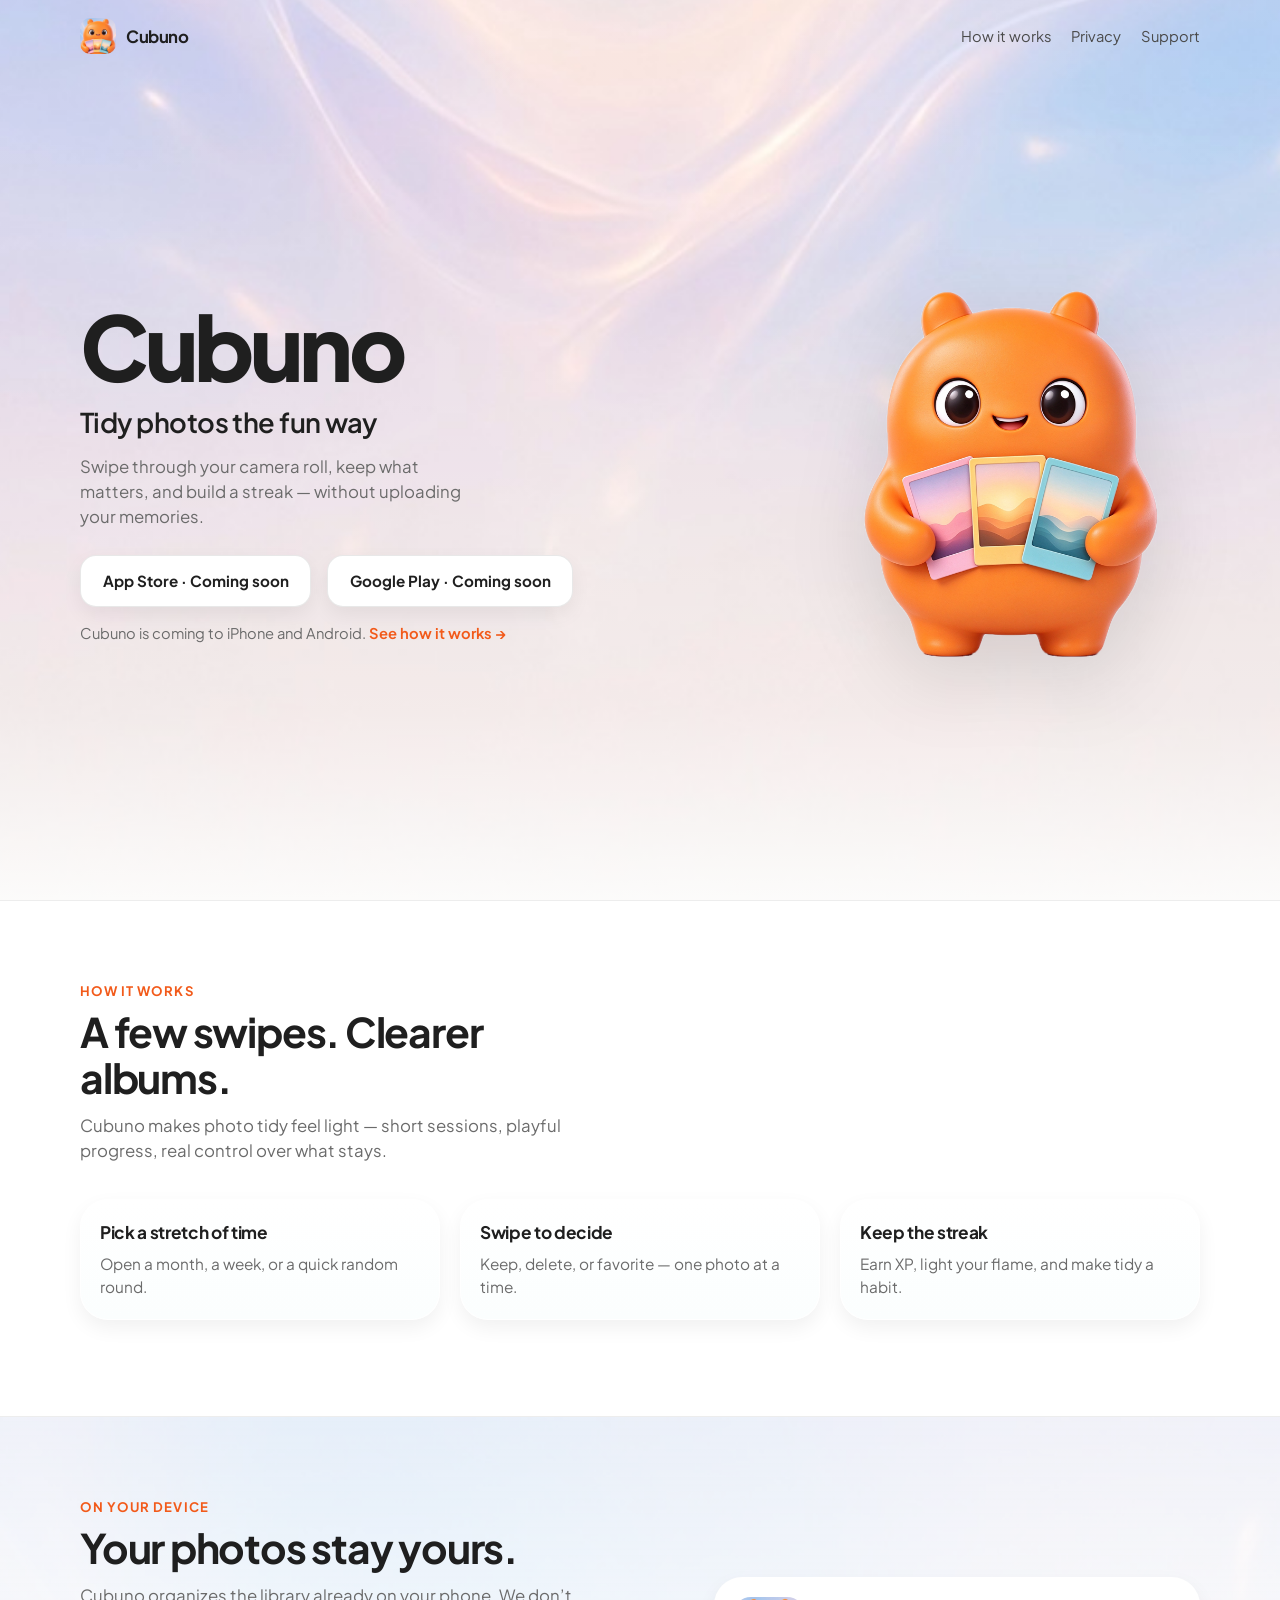
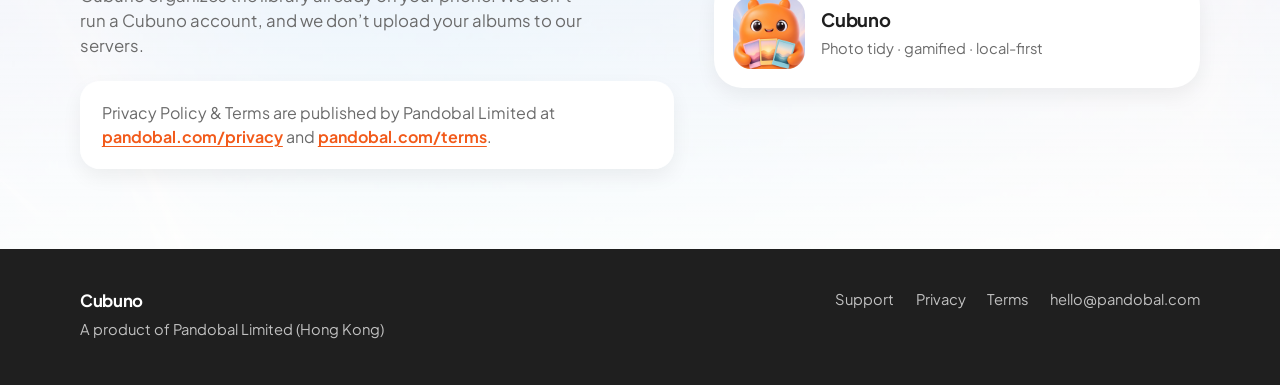
==== index.html @ 20023e87 "Add files via upload" ====
<!DOCTYPE html>
<html lang="en">
  <head>
    <meta charset="utf-8" />
    <meta name="viewport" content="width=device-width, initial-scale=1" />
    <title>Cubuno — Tidy photos the fun way</title>
    <meta
      name="description"
      content="Cubuno turns photo tidy into a playful habit. Swipe to keep, delete, or favorite — memories stay on your device."
    />
    <meta property="og:title" content="Cubuno" />
    <meta
      property="og:description"
      content="Tidy photos the fun way. Swipe, level up, keep the memories that matter."
    />
    <meta property="og:type" content="website" />
    <meta property="og:url" content="https://cubuno.com/" />
    <meta property="og:image" content="https://cubuno.com/assets/app-icon.png" />
    <link rel="icon" href="assets/favicon.png" type="image/png" />
    <link rel="preconnect" href="https://fonts.googleapis.com" />
    <link rel="preconnect" href="https://fonts.gstatic.com" crossorigin />
    <link
      href="https://fonts.googleapis.com/css2?family=Plus+Jakarta+Sans:wght@500;600;700;800&display=swap"
      rel="stylesheet"
    />
    <link rel="stylesheet" href="css/styles.css" />
    <link rel="preload" as="image" href="assets/mascot.png" />
    <link rel="preload" as="image" href="assets/mascot-smile.png" />
  </head>
  <body>
    <header class="nav">
      <div class="wrap nav-inner">
        <a class="nav-brand" href="/">
          <img src="assets/app-icon.png" alt="" width="36" height="36" />
          Cubuno
        </a>
        <nav class="nav-links" aria-label="Primary">
          <a href="#how">How it works</a>
          <a href="#privacy">Privacy</a>
          <a href="/support.html">Support</a>
        </nav>
      </div>
    </header>

    <section class="hero">
      <div class="hero-bg" aria-hidden="true"></div>
      <div class="wrap hero-content">
        <div>
          <h1 class="brand-mark">Cubuno</h1>
          <p class="hero-line">Tidy photos the fun way</p>
          <p class="hero-sub">
            Swipe through your camera roll, keep what matters, and build a streak —
            without uploading your memories.
          </p>
          <div class="cta-row">
            <span class="btn btn-store" aria-disabled="true">
              App Store · Coming soon
            </span>
            <span class="btn btn-store" aria-disabled="true">
              Google Play · Coming soon
            </span>
          </div>
          <p class="cta-note">
            Cubuno is coming to iPhone and Android.
            <a href="#how">See how it works →</a>
          </p>
        </div>
        <div class="hero-visual" data-mascot>
          <div class="mascot-bob">
            <img
              class="mascot-open"
              src="assets/mascot.png"
              alt="Cubuno bear mascot"
              width="720"
              height="720"
              decoding="async"
            />
            <img
              class="mascot-smile"
              data-mascot-smile
              src="assets/mascot-smile.png"
              alt=""
              width="720"
              height="720"
              decoding="async"
              aria-hidden="true"
            />
          </div>
        </div>
      </div>
    </section>

    <section class="section how" id="how">
      <div class="wrap">
        <p class="section-kicker">How it works</p>
        <h2 class="section-title">A few swipes. Clearer albums.</h2>
        <p class="section-lead">
          Cubuno makes photo tidy feel light — short sessions, playful progress, real
          control over what stays.
        </p>
        <ol class="steps">
          <li>
            <strong>Pick a stretch of time</strong>
            <p>Open a month, a week, or a quick random round.</p>
          </li>
          <li>
            <strong>Swipe to decide</strong>
            <p>Keep, delete, or favorite — one photo at a time.</p>
          </li>
          <li>
            <strong>Keep the streak</strong>
            <p>Earn XP, light your flame, and make tidy a habit.</p>
          </li>
        </ol>
      </div>
    </section>

    <section class="section privacy" id="privacy">
      <div class="wrap privacy-grid">
        <div>
          <p class="section-kicker">On your device</p>
          <h2 class="section-title">Your photos stay yours.</h2>
          <p class="section-lead">
            Cubuno organizes the library already on your phone. We don’t run a Cubuno
            account, and we don’t upload your albums to our servers.
          </p>
          <div class="privacy-note">
            Privacy Policy &amp; Terms are published by Pandobal Limited at
            <a href="https://pandobal.com/privacy" rel="noopener">pandobal.com/privacy</a>
            and
            <a href="https://pandobal.com/terms" rel="noopener">pandobal.com/terms</a>.
          </div>
        </div>
        <div class="app-card">
          <img src="assets/app-icon.png" alt="Cubuno app icon" width="192" height="192" />
          <div>
            <h3>Cubuno</h3>
            <p>Photo tidy · gamified · local-first</p>
          </div>
        </div>
      </div>
    </section>

    <footer class="footer">
      <div class="wrap footer-inner">
        <div>
          <strong>Cubuno</strong>
          <p style="margin: 0.35rem 0 0">
            A product of Pandobal Limited (Hong Kong)
          </p>
        </div>
        <div class="footer-links">
          <a href="/support.html">Support</a>
          <a href="https://pandobal.com/privacy" rel="noopener">Privacy</a>
          <a href="https://pandobal.com/terms" rel="noopener">Terms</a>
          <a href="mailto:hello@pandobal.com">hello@pandobal.com</a>
        </div>
      </div>
    </footer>
    <script src="js/mascot.js" defer></script>
  </body>
</html>
---- css/styles.css ----
:root {
  /* 对齐 App HomeColors */
  --action: #ff6b2c;
  --action-soft: #ff7a3d;
  --action-deep: #f25a1a;
  --action-shadow: #d94a12;
  --air: #7ec6d8;
  --bg-top: #e8f8f0;
  --bg-mid: #d9f2e6;
  --bg-mid-soft: #eaf7f1;
  --bg-bottom: #fefffe;
  --ink: #1f1f1f;
  --ink-soft: #4a4a4a;
  --ink-body: #6b6b6b;
  --ink-muted: #9b9b9b;
  --card: rgba(255, 255, 255, 0.95);
  --card-border: rgba(255, 255, 255, 0.8);
  --line: rgba(31, 31, 31, 0.08);
  --shadow: 0 8px 20px rgba(0, 0, 0, 0.06);
  --font: "Plus Jakarta Sans", "Segoe UI", sans-serif;
  --max: 1120px;
  --radius-btn: 16px;
  --radius-card: 28px;
}

*,
*::before,
*::after {
  box-sizing: border-box;
}

html {
  scroll-behavior: smooth;
}

body {
  margin: 0;
  font-family: var(--font);
  color: var(--ink);
  background: var(--bg-bottom);
  line-height: 1.5;
  -webkit-font-smoothing: antialiased;
}

img {
  max-width: 100%;
  display: block;
}

a {
  color: inherit;
  text-decoration: none;
}

.wrap {
  width: min(100% - 2.5rem, var(--max));
  margin-inline: auto;
}

/* —— Nav —— */
.nav {
  position: absolute;
  inset: 0 0 auto;
  z-index: 5;
  padding: 1.15rem 0;
}

.nav-inner {
  display: flex;
  align-items: center;
  justify-content: space-between;
}

.nav-brand {
  display: flex;
  align-items: center;
  gap: 0.65rem;
  font-weight: 700;
  letter-spacing: -0.03em;
  font-size: 1.05rem;
  color: var(--ink);
}

.nav-brand img {
  width: 36px;
  height: 36px;
  border-radius: 10px;
}

.nav-links {
  display: flex;
  gap: 1.25rem;
  font-size: 0.92rem;
  color: var(--ink-soft);
}

.nav-links a:hover {
  color: var(--ink);
}

/* —— Hero（对齐 App：薄荷浅底 + 深字 + 橙 CTA）—— */
.hero {
  position: relative;
  min-height: 100svh;
  display: grid;
  align-items: center;
  overflow: hidden;
  color: var(--ink);
}

/* 与 App 主页默认 wallpaper：璃光轻雾 home_bg_glass_soft 一致 */
.hero-bg {
  position: absolute;
  inset: 0;
  background-color: var(--bg-bottom);
  background-image: url("../assets/hero-bg.jpg");
  background-position: center;
  background-size: cover;
  background-repeat: no-repeat;
  transform: scale(1.03);
  animation: heroDrift 18s ease-in-out infinite alternate;
}

.hero-bg::after {
  content: "";
  position: absolute;
  inset: 0;
  /* 底部略提亮，方便接下方白区，不压暗壁纸 */
  background: linear-gradient(
    180deg,
    rgba(254, 255, 254, 0.08) 0%,
    rgba(254, 255, 254, 0) 35%,
    rgba(254, 255, 254, 0.35) 78%,
    rgba(254, 255, 254, 0.92) 100%
  );
  pointer-events: none;
}

@keyframes heroDrift {
  from {
    transform: scale(1.04) translate3d(0, 0, 0);
  }
  to {
    transform: scale(1.08) translate3d(-1.2%, -0.8%, 0);
  }
}

.hero-content {
  position: relative;
  z-index: 1;
  padding: 6.5rem 0 3.5rem;
  display: grid;
  grid-template-columns: 1.05fr 0.95fr;
  gap: 2rem;
  align-items: center;
}

.brand-mark {
  font-family: var(--font);
  font-weight: 800;
  font-size: clamp(3.4rem, 8vw, 5.6rem);
  line-height: 0.94;
  letter-spacing: -0.05em;
  margin: 0 0 0.85rem;
  color: var(--ink);
  opacity: 0;
  animation: riseIn 0.85s cubic-bezier(0.22, 1, 0.36, 1) 0.08s forwards;
}

.hero-line {
  margin: 0 0 0.7rem;
  font-size: clamp(1.3rem, 2.4vw, 1.7rem);
  font-weight: 600;
  letter-spacing: -0.02em;
  color: var(--ink);
  max-width: 18ch;
  opacity: 0;
  animation: riseIn 0.85s cubic-bezier(0.22, 1, 0.36, 1) 0.2s forwards;
}

.hero-sub {
  margin: 0 0 1.6rem;
  max-width: 34ch;
  color: var(--ink-body);
  font-size: 1.05rem;
  opacity: 0;
  animation: riseIn 0.85s cubic-bezier(0.22, 1, 0.36, 1) 0.34s forwards;
}

.cta-row {
  display: flex;
  flex-wrap: wrap;
  align-items: center;
  gap: 0.75rem 1rem;
  opacity: 0;
  animation: riseIn 0.85s cubic-bezier(0.22, 1, 0.36, 1) 0.48s forwards;
}

.btn {
  display: inline-flex;
  align-items: center;
  justify-content: center;
  gap: 0.5rem;
  min-height: 3rem;
  padding: 0.85rem 1.35rem;
  border-radius: var(--radius-btn);
  font-weight: 700;
  font-size: 0.95rem;
  border: 0;
  cursor: pointer;
  transition: transform 0.2s ease, box-shadow 0.2s ease, background 0.2s ease;
}

.btn:hover {
  transform: translateY(-1px);
}

.btn-primary {
  background: linear-gradient(180deg, var(--action-soft), var(--action-deep));
  color: #fff;
  box-shadow: 0 10px 24px rgba(217, 74, 18, 0.28);
}

.btn-primary:hover {
  box-shadow: 0 14px 28px rgba(217, 74, 18, 0.34);
}

.btn-ghost {
  background: transparent;
  color: var(--ink-soft);
  font-weight: 650;
  padding-inline: 0.35rem;
  min-height: auto;
  box-shadow: none;
}

.btn-ghost:hover {
  color: var(--ink);
  transform: none;
}

/* 上架前占位；上架后改成 <a class="btn btn-primary"> 链到商店 */
.btn-store {
  background: #fff;
  color: var(--ink);
  border: 1.5px solid rgba(31, 31, 31, 0.1);
  box-shadow: var(--shadow);
  cursor: default;
}

.btn-store:hover {
  transform: none;
}

.cta-note {
  margin: 0.9rem 0 0;
  font-size: 0.92rem;
  color: var(--ink-body);
  opacity: 0;
  animation: riseIn 0.85s cubic-bezier(0.22, 1, 0.36, 1) 0.58s forwards;
}

.cta-note a {
  color: var(--action-deep);
  font-weight: 650;
}

.cta-note a:hover {
  text-decoration: underline;
  text-underline-offset: 3px;
}

.hero-visual {
  justify-self: end;
  align-self: center;
  width: min(100%, 380px);
  max-height: min(58vh, 420px);
  aspect-ratio: 1 / 1;
  cursor: pointer;
  opacity: 0;
  animation: floatIn 1s cubic-bezier(0.22, 1, 0.36, 1) 0.28s forwards;
  filter: drop-shadow(0 22px 40px rgba(0, 0, 0, 0.12));
}

.mascot-bob {
  position: relative;
  width: 100%;
  height: 100%;
  animation: mascotBob 4.5s ease-in-out 1.2s infinite;
}

.hero-visual img {
  position: absolute;
  inset: 0;
  width: 100%;
  height: 100%;
  object-fit: contain;
  user-select: none;
  -webkit-user-drag: none;
}

.hero-visual .mascot-smile {
  opacity: 0;
  transition: opacity 160ms ease-in-out;
  pointer-events: none;
}

.hero-visual .mascot-smile.is-on {
  opacity: 1;
}

@media (prefers-reduced-motion: reduce) {
  .hero-visual {
    animation: none;
    opacity: 1;
  }

  .mascot-bob {
    animation: none;
  }

  .hero-visual .mascot-smile {
    transition: none;
  }
}

@keyframes riseIn {
  from {
    opacity: 0;
    transform: translateY(16px);
  }
  to {
    opacity: 1;
    transform: translateY(0);
  }
}

@keyframes floatIn {
  from {
    opacity: 0;
    transform: translateY(22px) scale(0.97);
  }
  to {
    opacity: 1;
    transform: translateY(0) scale(1);
  }
}

@keyframes mascotBob {
  0%,
  100% {
    transform: translateY(0);
  }
  50% {
    transform: translateY(-8px);
  }
}

/* —— Sections —— */
.section {
  padding: 5rem 0;
}

.section-kicker {
  margin: 0 0 0.55rem;
  color: var(--action-deep);
  font-weight: 700;
  font-size: 0.82rem;
  letter-spacing: 0.08em;
  text-transform: uppercase;
}

.section-title {
  margin: 0 0 0.75rem;
  font-family: var(--font);
  font-size: clamp(1.9rem, 3.6vw, 2.55rem);
  letter-spacing: -0.03em;
  line-height: 1.12;
  max-width: 16ch;
  color: var(--ink);
}

.section-lead {
  margin: 0;
  color: var(--ink-body);
  max-width: 42ch;
  font-size: 1.05rem;
}

.how {
  background: #fff;
  border-block: 1px solid var(--line);
}

.steps {
  display: grid;
  grid-template-columns: repeat(3, 1fr);
  gap: 1.25rem;
  margin-top: 2.25rem;
  list-style: none;
  padding: 0;
}

.steps li {
  padding: 1.25rem 1.2rem 1.3rem;
  background: var(--card);
  border: 1.5px solid rgba(255, 255, 255, 0.9);
  border-radius: var(--radius-card);
  box-shadow: var(--shadow);
  background-image: linear-gradient(180deg, #fff, #fbfefe);
}

.steps strong {
  display: block;
  font-size: 1.08rem;
  margin-bottom: 0.35rem;
  letter-spacing: -0.02em;
  color: var(--ink);
}

.steps p {
  margin: 0;
  color: var(--ink-body);
  font-size: 0.96rem;
}

.privacy {
  background:
    linear-gradient(180deg, rgba(254, 255, 254, 0.72), rgba(254, 255, 254, 0.96)),
    url("../assets/hero-bg.jpg") center top / cover no-repeat;
}

.privacy-grid {
  display: grid;
  grid-template-columns: 1.1fr 0.9fr;
  gap: 2.5rem;
  align-items: center;
}

.privacy-note {
  margin-top: 1.4rem;
  padding: 1.2rem 1.3rem;
  background: var(--card);
  border: 1.5px solid var(--card-border);
  border-radius: 20px;
  box-shadow: var(--shadow);
  color: var(--ink-body);
}

.privacy-note a {
  color: var(--action-deep);
  font-weight: 650;
  text-decoration: underline;
  text-underline-offset: 3px;
}

.app-card {
  display: flex;
  gap: 1rem;
  align-items: center;
  padding: 1.15rem;
  background: #fff;
  border-radius: var(--radius-card);
  border: 1.5px solid rgba(255, 255, 255, 0.9);
  box-shadow: var(--shadow);
}

.app-card img {
  width: 72px;
  height: 72px;
  border-radius: 18px;
}

.app-card h3 {
  margin: 0 0 0.2rem;
  font-size: 1.15rem;
  letter-spacing: -0.02em;
}

.app-card p {
  margin: 0;
  color: var(--ink-body);
  font-size: 0.92rem;
}

/* —— Footer —— */
.footer {
  padding: 2.4rem 0 2.8rem;
  background: #1f1f1f;
  color: rgba(255, 255, 255, 0.72);
  font-size: 0.92rem;
}

.footer-inner {
  display: flex;
  flex-wrap: wrap;
  gap: 1.25rem 2rem;
  justify-content: space-between;
  align-items: flex-start;
}

.footer strong {
  color: #fff;
  font-size: 1.05rem;
  letter-spacing: -0.02em;
}

.footer a:hover {
  color: #fff;
}

.footer-links {
  display: flex;
  flex-wrap: wrap;
  gap: 1rem 1.35rem;
}

/* —— Support page —— */
.page {
  padding: 7rem 0 4rem;
  min-height: 70svh;
  background: linear-gradient(
    180deg,
    var(--bg-top) 0%,
    var(--bg-bottom) 40%,
    var(--bg-bottom) 100%
  );
}

.page h1 {
  margin: 0 0 0.75rem;
  font-family: var(--font);
  font-size: clamp(2.2rem, 5vw, 3.2rem);
  letter-spacing: -0.03em;
  color: var(--ink);
}

.page .lead {
  color: var(--ink-body);
  max-width: 46ch;
  margin: 0 0 2rem;
}

.faq {
  display: grid;
  gap: 1rem;
  max-width: 640px;
}

.faq details {
  background: #fff;
  border: 1px solid var(--line);
  border-radius: 16px;
  padding: 1rem 1.15rem;
  box-shadow: var(--shadow);
}

.faq summary {
  cursor: pointer;
  font-weight: 650;
  letter-spacing: -0.01em;
}

.faq p {
  margin: 0.7rem 0 0;
  color: var(--ink-body);
}

.contact-block {
  margin-top: 2.5rem;
  max-width: 640px;
}

.contact-block a {
  color: var(--action-deep);
  font-weight: 650;
}

.nav-solid {
  position: relative;
  background: rgba(255, 255, 255, 0.72);
  backdrop-filter: blur(10px);
  border-bottom: 1px solid var(--line);
  color: var(--ink);
}

@media (max-width: 860px) {
  .hero-content {
    grid-template-columns: 1fr;
    padding: 5.5rem 0 2.75rem;
    text-align: center;
  }

  .hero-line,
  .hero-sub {
    margin-inline: auto;
  }

  .cta-row {
    justify-content: center;
  }

  .hero-visual {
    justify-self: center;
    order: -1;
    width: min(58vw, 250px);
    margin-bottom: 0.25rem;
  }

  .brand-mark {
    font-size: clamp(3rem, 13vw, 4.4rem);
  }

  .steps,
  .privacy-grid {
    grid-template-columns: 1fr;
  }

  .nav-links {
    display: none;
  }
}
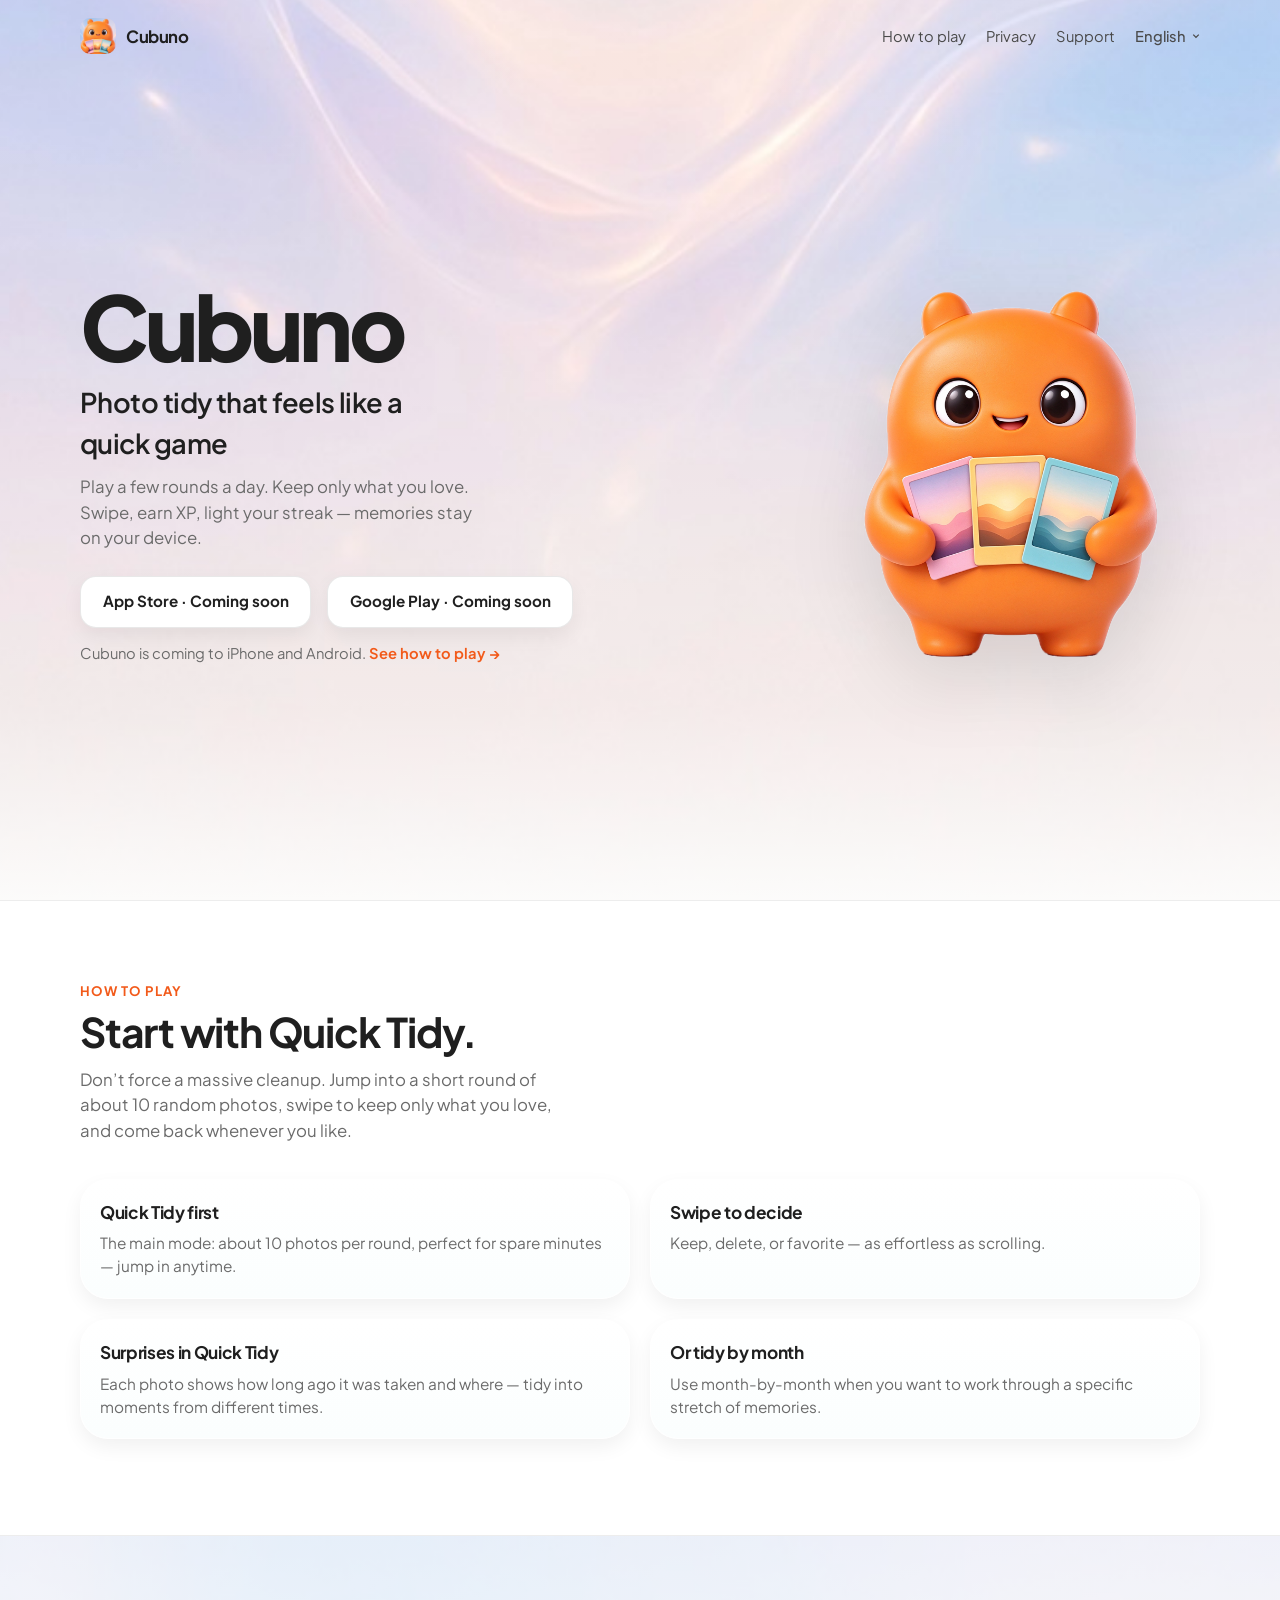
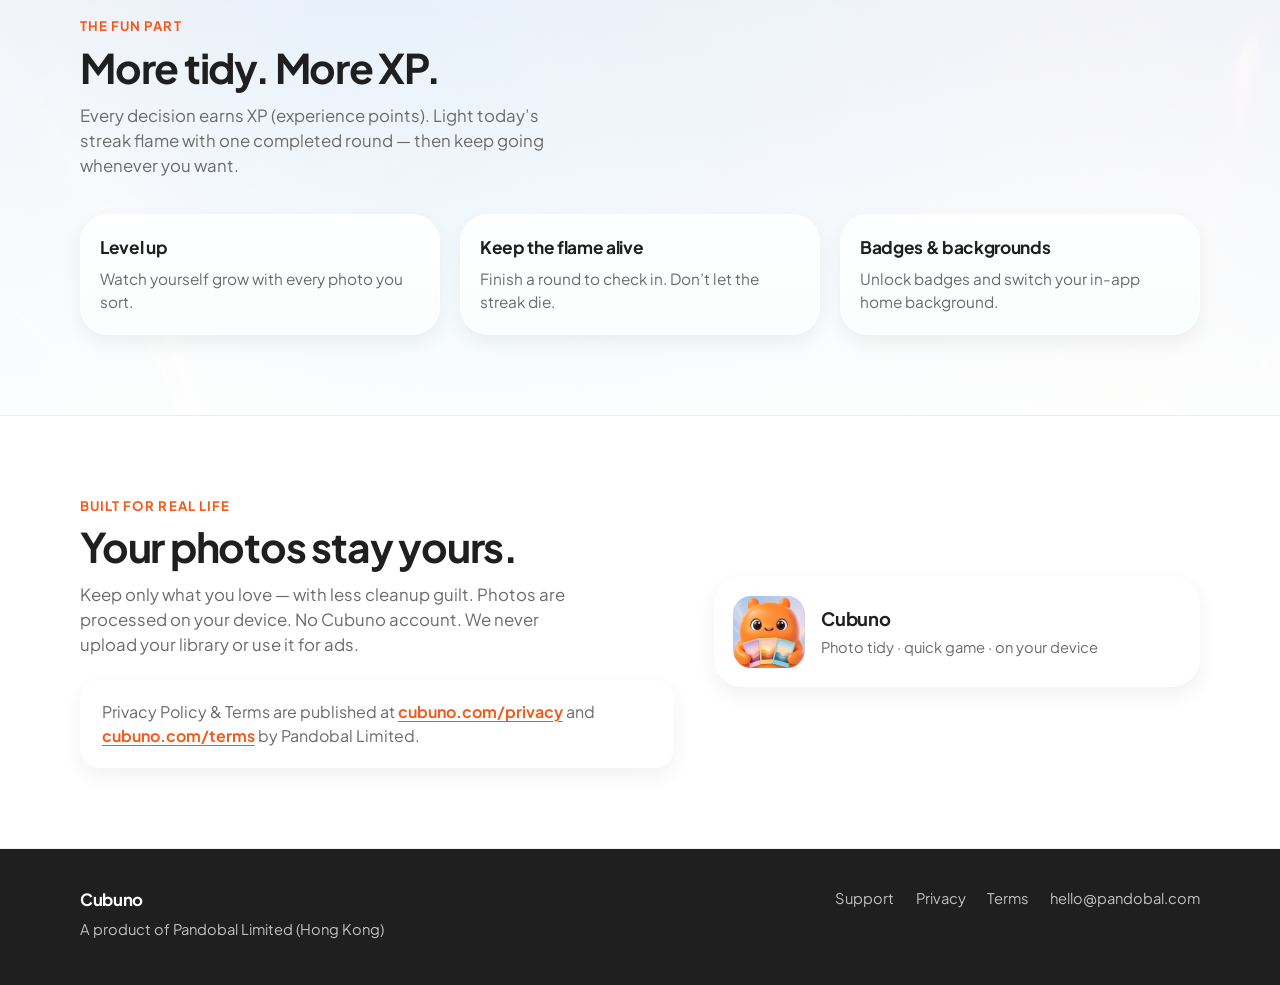
==== commit 0b5dea65: "Add files via upload" ====
--- a/index.html
+++ b/index.html
@@ -3,15 +3,15 @@
   <head>
     <meta charset="utf-8" />
     <meta name="viewport" content="width=device-width, initial-scale=1" />
-    <title>Cubuno — Tidy photos the fun way</title>
+    <title>Cubuno — Photo tidy that feels like a quick game</title>
     <meta
       name="description"
-      content="Cubuno turns photo tidy into a playful habit. Swipe to keep, delete, or favorite — memories stay on your device."
+      content="Cubuno turns photo tidy into short, playful rounds. Quick Tidy, swipe to keep what you love, earn XP, light your streak — photos stay on your device."
     />
     <meta property="og:title" content="Cubuno" />
     <meta
       property="og:description"
-      content="Tidy photos the fun way. Swipe, level up, keep the memories that matter."
+      content="Photo tidy that feels like a quick game. Keep only what you love."
     />
     <meta property="og:type" content="website" />
     <meta property="og:url" content="https://cubuno.com/" />
@@ -35,9 +35,16 @@
           Cubuno
         </a>
         <nav class="nav-links" aria-label="Primary">
-          <a href="#how">How it works</a>
-          <a href="#privacy">Privacy</a>
+          <a href="#how">How to play</a>
+          <a href="/privacy/">Privacy</a>
           <a href="/support.html">Support</a>
+          <label class="lang-select-wrap">
+            <span class="visually-hidden">Language</span>
+            <select class="lang-select" data-lang-select aria-label="Language">
+              <option value="en" selected>English</option>
+              <option value="zh">中文</option>
+            </select>
+          </label>
         </nav>
       </div>
     </header>
@@ -47,10 +54,10 @@
       <div class="wrap hero-content">
         <div>
           <h1 class="brand-mark">Cubuno</h1>
-          <p class="hero-line">Tidy photos the fun way</p>
+          <p class="hero-line">Photo tidy that feels like a quick game</p>
           <p class="hero-sub">
-            Swipe through your camera roll, keep what matters, and build a streak —
-            without uploading your memories.
+            Play a few rounds a day. Keep only what you love. Swipe, earn XP, light
+            your streak — memories stay on your device.
           </p>
           <div class="cta-row">
             <span class="btn btn-store" aria-disabled="true">
@@ -62,7 +69,7 @@
           </div>
           <p class="cta-note">
             Cubuno is coming to iPhone and Android.
-            <a href="#how">See how it works →</a>
+            <a href="#how">See how to play →</a>
           </p>
         </div>
         <div class="hero-visual" data-mascot>
@@ -92,50 +99,90 @@
 
     <section class="section how" id="how">
       <div class="wrap">
-        <p class="section-kicker">How it works</p>
-        <h2 class="section-title">A few swipes. Clearer albums.</h2>
+        <p class="section-kicker">How to play</p>
+        <h2 class="section-title">Start with Quick Tidy.</h2>
         <p class="section-lead">
-          Cubuno makes photo tidy feel light — short sessions, playful progress, real
-          control over what stays.
+          Don’t force a massive cleanup. Jump into a short round of about 10 random
+          photos, swipe to keep only what you love, and come back whenever you like.
         </p>
         <ol class="steps">
           <li>
-            <strong>Pick a stretch of time</strong>
-            <p>Open a month, a week, or a quick random round.</p>
+            <strong>Quick Tidy first</strong>
+            <p>
+              The main mode: about 10 photos per round, perfect for spare minutes —
+              jump in anytime.
+            </p>
           </li>
           <li>
             <strong>Swipe to decide</strong>
-            <p>Keep, delete, or favorite — one photo at a time.</p>
-          </li>
-          <li>
-            <strong>Keep the streak</strong>
-            <p>Earn XP, light your flame, and make tidy a habit.</p>
+            <p>Keep, delete, or favorite — as effortless as scrolling.</p>
+          </li>
+          <li>
+            <strong>Surprises in Quick Tidy</strong>
+            <p>
+              Each photo shows how long ago it was taken and where — tidy into
+              moments from different times.
+            </p>
+          </li>
+          <li>
+            <strong>Or tidy by month</strong>
+            <p>
+              Use month-by-month when you want to work through a specific stretch of
+              memories.
+            </p>
           </li>
         </ol>
       </div>
     </section>
 
-    <section class="section privacy" id="privacy">
+    <section class="section privacy" id="fun">
+      <div class="wrap">
+        <p class="section-kicker">The fun part</p>
+        <h2 class="section-title">More tidy. More XP.</h2>
+        <p class="section-lead">
+          Every decision earns XP (experience points). Light today’s streak flame
+          with one completed round — then keep going whenever you want.
+        </p>
+        <div class="fun-points">
+          <article>
+            <strong>Level up</strong>
+            <p>Watch yourself grow with every photo you sort.</p>
+          </article>
+          <article>
+            <strong>Keep the flame alive</strong>
+            <p>Finish a round to check in. Don’t let the streak die.</p>
+          </article>
+          <article>
+            <strong>Badges &amp; backgrounds</strong>
+            <p>Unlock badges and switch your in-app home background.</p>
+          </article>
+        </div>
+      </div>
+    </section>
+
+    <section class="section how" id="privacy">
       <div class="wrap privacy-grid">
         <div>
-          <p class="section-kicker">On your device</p>
+          <p class="section-kicker">Built for real life</p>
           <h2 class="section-title">Your photos stay yours.</h2>
           <p class="section-lead">
-            Cubuno organizes the library already on your phone. We don’t run a Cubuno
-            account, and we don’t upload your albums to our servers.
+            Keep only what you love — with less cleanup guilt. Photos are processed
+            on your device. No Cubuno account. We never upload your library or use it
+            for ads.
           </p>
           <div class="privacy-note">
-            Privacy Policy &amp; Terms are published by Pandobal Limited at
-            <a href="https://pandobal.com/privacy" rel="noopener">pandobal.com/privacy</a>
+            Privacy Policy &amp; Terms are published at
+            <a href="/privacy/">cubuno.com/privacy</a>
             and
-            <a href="https://pandobal.com/terms" rel="noopener">pandobal.com/terms</a>.
+            <a href="/terms/">cubuno.com/terms</a>
+            by Pandobal Limited.
           </div>
         </div>
         <div class="app-card">
           <img src="assets/app-icon.png" alt="Cubuno app icon" width="192" height="192" />
           <div>
             <h3>Cubuno</h3>
-            <p>Photo tidy · gamified · local-first</p>
+            <p>Photo tidy · quick game · on your device</p>
           </div>
         </div>
       </div>
@@ -151,12 +198,13 @@
         </div>
         <div class="footer-links">
           <a href="/support.html">Support</a>
-          <a href="https://pandobal.com/privacy" rel="noopener">Privacy</a>
-          <a href="https://pandobal.com/terms" rel="noopener">Terms</a>
+          <a href="/privacy/">Privacy</a>
+          <a href="/terms/">Terms</a>
           <a href="mailto:hello@pandobal.com">hello@pandobal.com</a>
         </div>
       </div>
     </footer>
+    <script src="js/i18n.js" defer></script>
     <script src="js/mascot.js" defer></script>
   </body>
 </html>
--- a/css/styles.css
+++ b/css/styles.css
@@ -98,6 +98,58 @@
   color: var(--ink);
 }
 
+.lang-select-wrap {
+  display: inline-flex;
+  align-items: center;
+  /* 不要额外 margin，间距完全交给 .nav-links 的 gap */
+  margin: 0;
+  padding: 0;
+}
+
+/* 与导航文字同字号/字重/颜色，系统 select 自带内边距要压掉 */
+.lang-select {
+  appearance: none;
+  -webkit-appearance: none;
+  border: 0;
+  background: transparent
+    url("data:image/svg+xml,%3Csvg xmlns='http://www.w3.org/2000/svg' width='10' height='6' viewBox='0 0 10 6'%3E%3Cpath fill='%234a4a4a' d='M1 1.1 5 5l4-3.9L7.9.2 5 3.1 2.1.2z'/%3E%3C/svg%3E")
+    no-repeat right center / 8px;
+  color: var(--ink-soft);
+  font: inherit;
+  font-size: 0.92rem;
+  font-weight: 500;
+  line-height: inherit;
+  height: auto;
+  min-height: 0;
+  min-width: 0;
+  padding: 0 0.85rem 0 0;
+  margin: 0;
+  border-radius: 0;
+  box-shadow: none;
+  cursor: pointer;
+}
+
+.lang-select:hover {
+  color: var(--ink);
+}
+
+.lang-select:focus {
+  outline: none;
+  color: var(--ink);
+}
+
+.visually-hidden {
+  position: absolute;
+  width: 1px;
+  height: 1px;
+  padding: 0;
+  margin: -1px;
+  overflow: hidden;
+  clip: rect(0, 0, 0, 0);
+  white-space: nowrap;
+  border: 0;
+}
+
 /* —— Hero（对齐 App：薄荷浅底 + 深字 + 橙 CTA）—— */
 .hero {
   position: relative;
@@ -394,11 +446,40 @@
 
 .steps {
   display: grid;
-  grid-template-columns: repeat(3, 1fr);
+  grid-template-columns: repeat(2, 1fr);
   gap: 1.25rem;
   margin-top: 2.25rem;
   list-style: none;
   padding: 0;
+}
+
+.fun-points {
+  display: grid;
+  grid-template-columns: repeat(3, 1fr);
+  gap: 1.25rem;
+  margin-top: 2.25rem;
+}
+
+.fun-points article {
+  padding: 1.25rem 1.2rem 1.3rem;
+  background-image: linear-gradient(180deg, #fff, #fbfefe);
+  border: 1.5px solid rgba(255, 255, 255, 0.9);
+  border-radius: var(--radius-card);
+  box-shadow: var(--shadow);
+}
+
+.fun-points strong {
+  display: block;
+  font-size: 1.08rem;
+  margin-bottom: 0.35rem;
+  letter-spacing: -0.02em;
+  color: var(--ink);
+}
+
+.fun-points p {
+  margin: 0;
+  color: var(--ink-body);
+  font-size: 0.96rem;
 }
 
 .steps li {
@@ -576,6 +657,82 @@
   font-weight: 650;
 }
 
+/* —— Legal docs —— */
+.legal-wrap {
+  max-width: 720px;
+}
+
+.legal-kicker {
+  margin: 0 0 0.5rem;
+  color: var(--action-deep);
+  font-weight: 700;
+  font-size: 0.82rem;
+  letter-spacing: 0.06em;
+  text-transform: uppercase;
+}
+
+.legal-meta {
+  margin: -0.35rem 0 2rem;
+  color: var(--ink-muted);
+  font-size: 0.95rem;
+}
+
+.legal h2 {
+  margin: 2rem 0 0.65rem;
+  font-size: 1.25rem;
+  letter-spacing: -0.02em;
+  color: var(--ink);
+}
+
+.legal p,
+.legal li {
+  color: var(--ink-body);
+  font-size: 1rem;
+}
+
+.legal ul {
+  padding-left: 1.2rem;
+}
+
+.legal a {
+  color: var(--action-deep);
+  font-weight: 650;
+}
+
+.legal-table-wrap {
+  overflow-x: auto;
+  margin: 1rem 0 1.5rem;
+  border: 1px solid var(--line);
+  border-radius: 16px;
+  background: #fff;
+  box-shadow: var(--shadow);
+}
+
+.legal table {
+  width: 100%;
+  border-collapse: collapse;
+  font-size: 0.92rem;
+}
+
+.legal th,
+.legal td {
+  padding: 0.85rem 1rem;
+  text-align: left;
+  vertical-align: top;
+  border-bottom: 1px solid var(--line);
+  color: var(--ink-body);
+}
+
+.legal th {
+  color: var(--ink);
+  font-weight: 700;
+  background: rgba(232, 248, 240, 0.65);
+}
+
+.legal tr:last-child td {
+  border-bottom: 0;
+}
+
 .nav-solid {
   position: relative;
   background: rgba(255, 255, 255, 0.72);
@@ -612,11 +769,12 @@
   }
 
   .steps,
+  .fun-points,
   .privacy-grid {
     grid-template-columns: 1fr;
   }
 
-  .nav-links {
+  .nav-links a {
     display: none;
   }
 }
